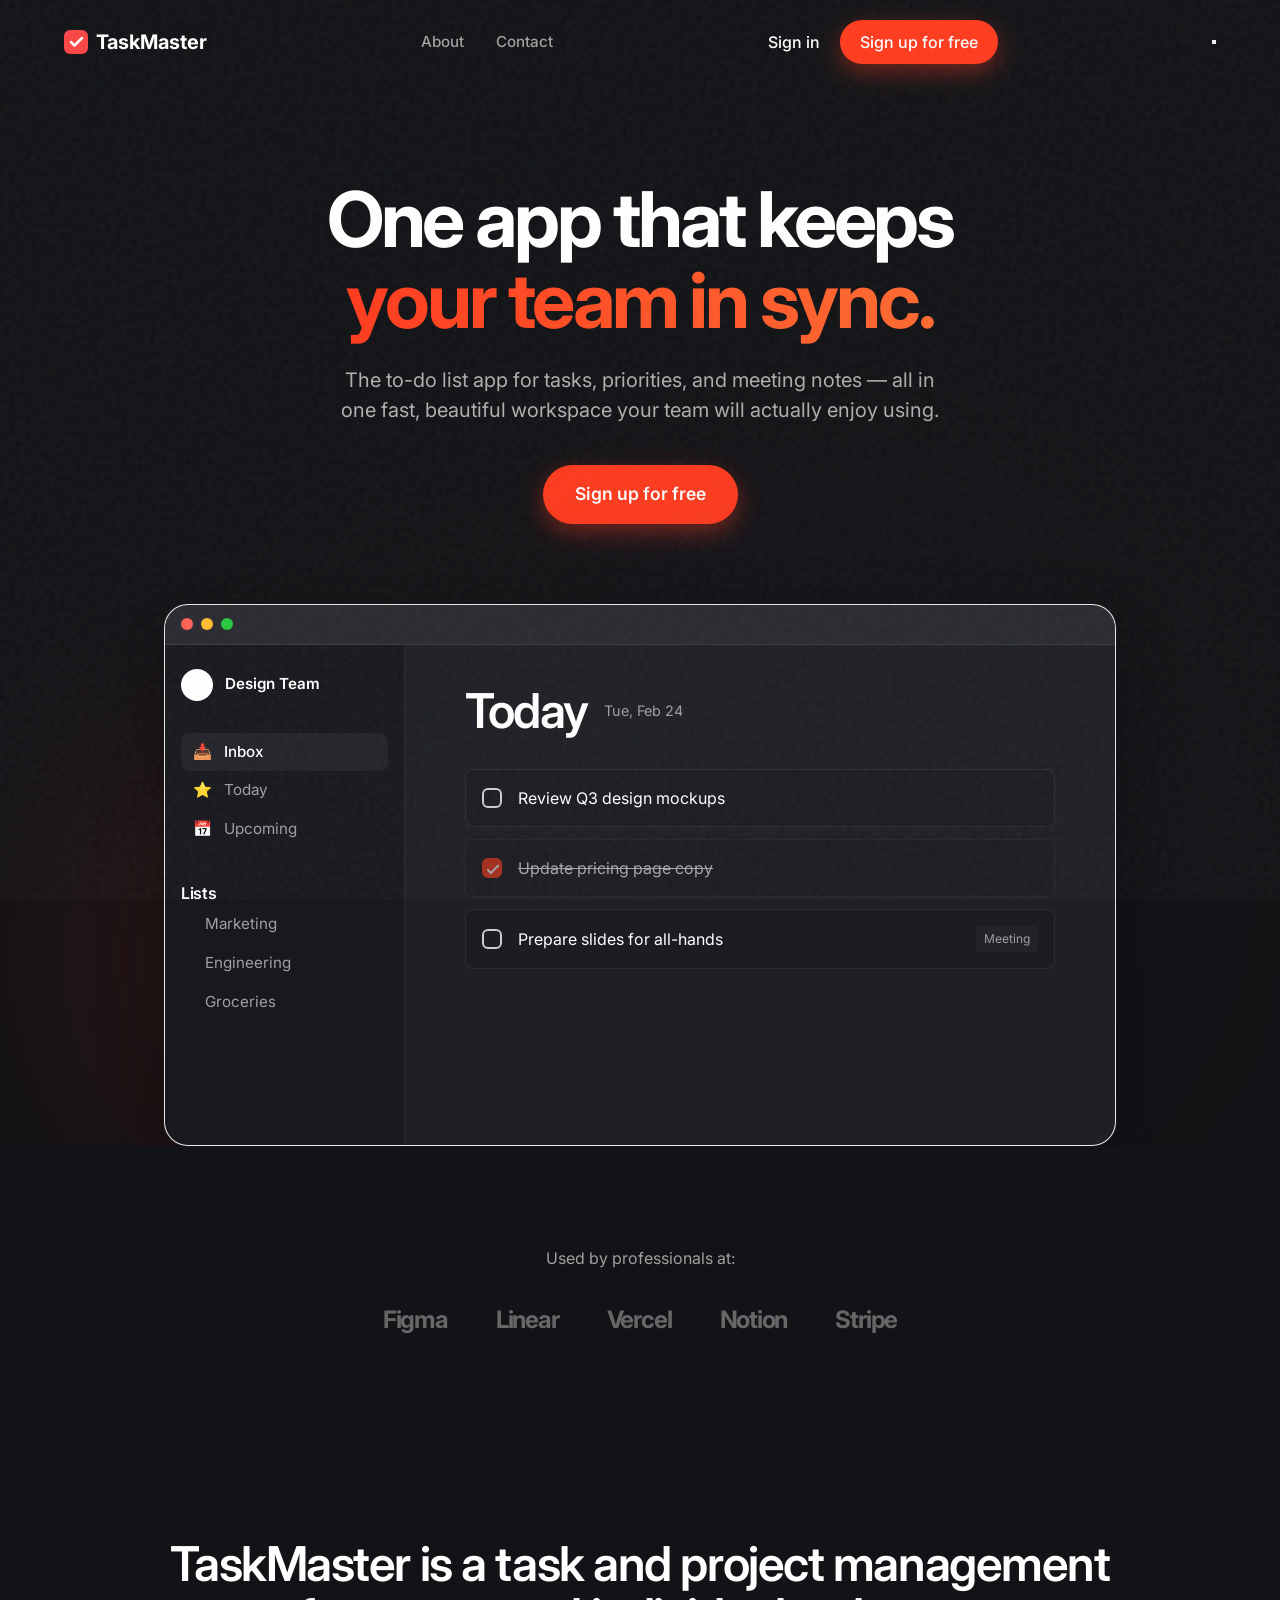
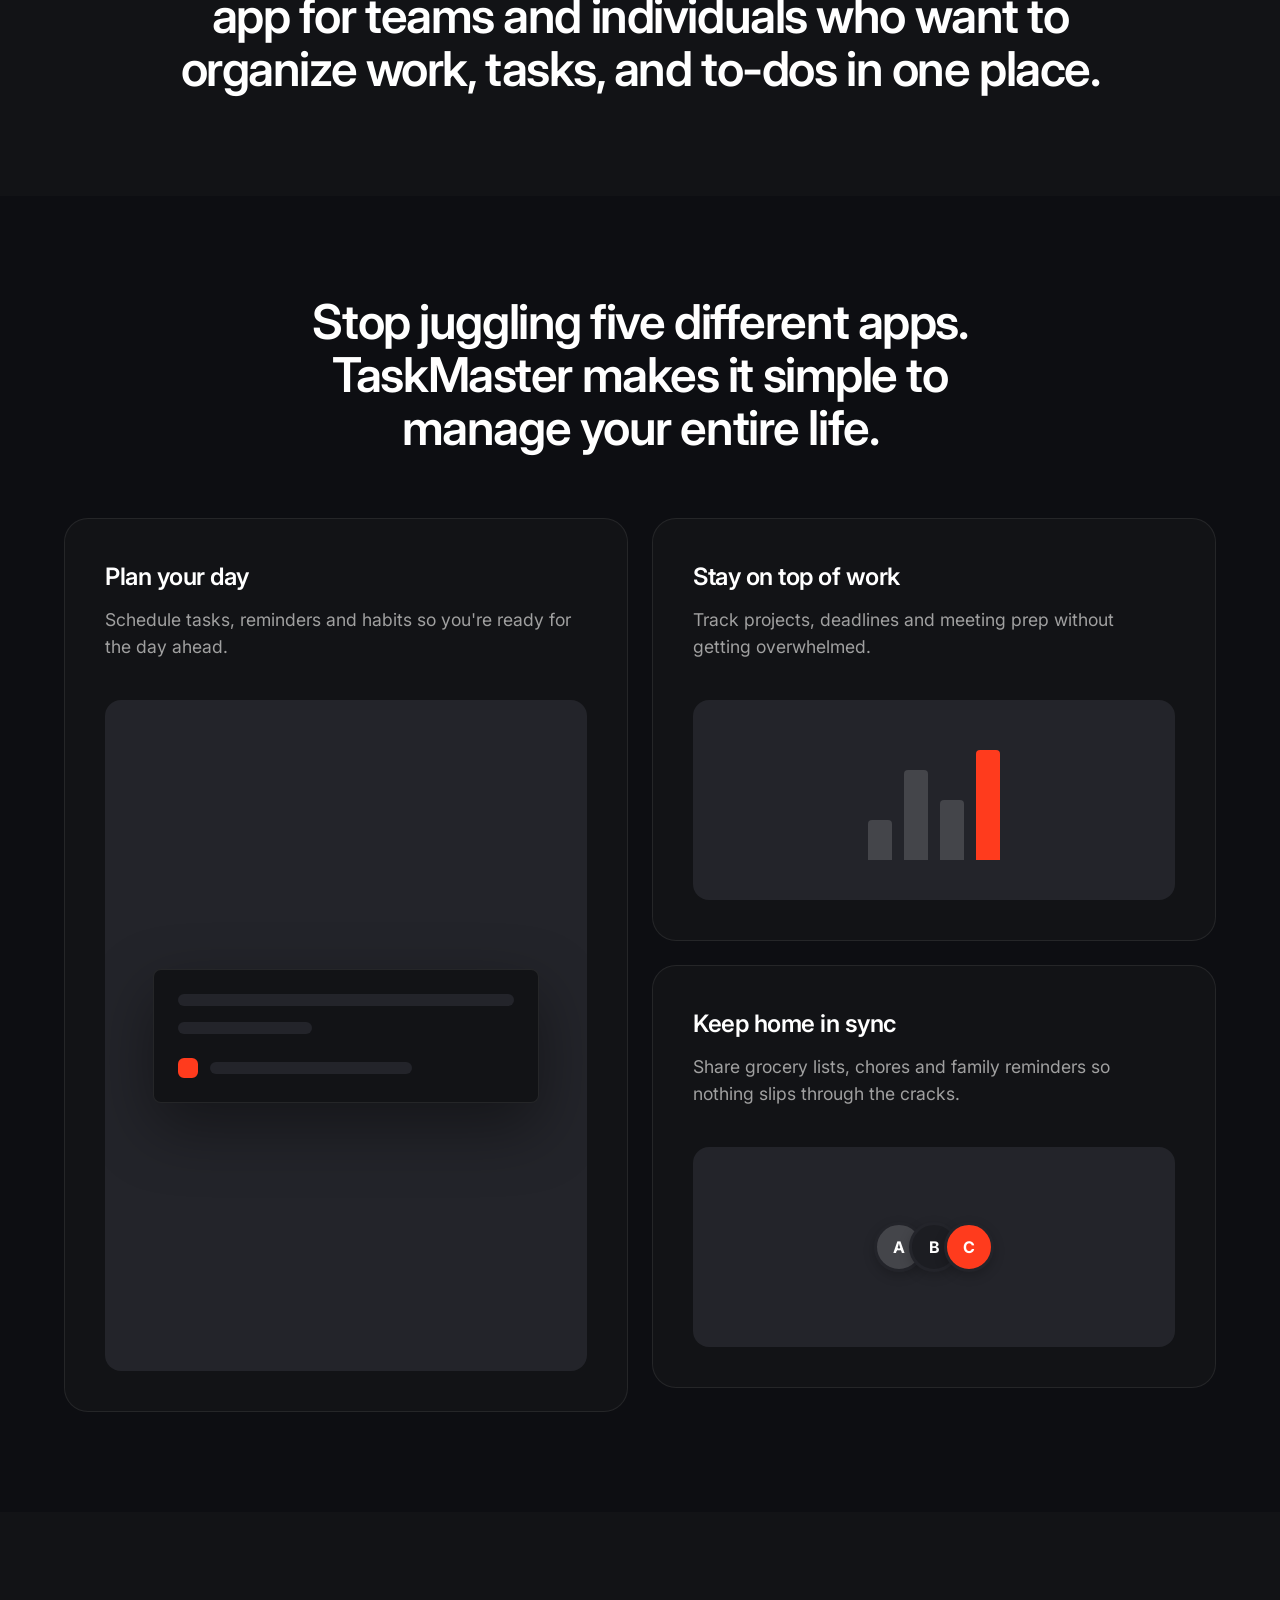
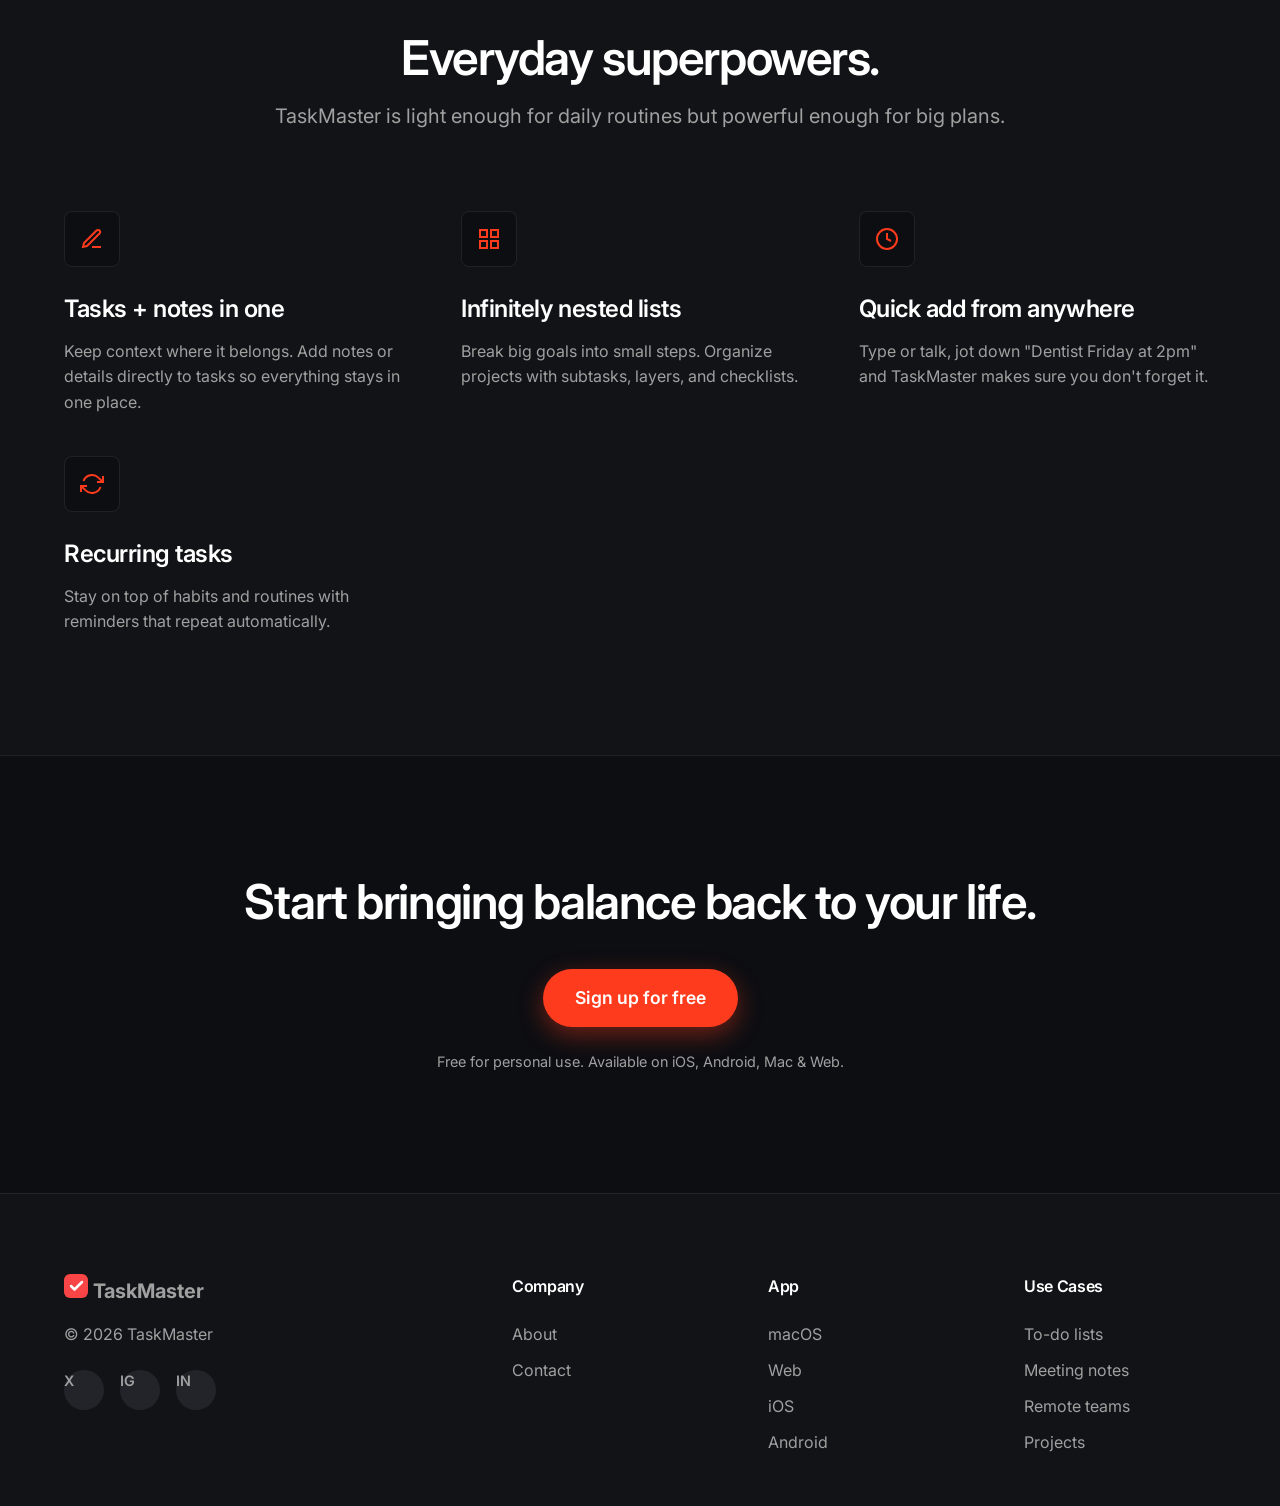
==== index.html @ 76391b21 "first" ====
<!DOCTYPE html>
<html lang="en">

<head>
    <meta charset="UTF-8">
    <meta name="viewport" content="width=device-width, initial-scale=1.0">
    <title>TaskMaster — To-Do List App for Tasks, Notes & Teams</title>
    <meta name="description"
        content="Organize your work and life in one app. Create to-do lists, manage tasks, take meeting notes, and collaborate with your team.">
    <link href="https://fonts.googleapis.com/css2?family=Inter:wght@400;500;600;700;800&display=swap" rel="stylesheet">
    <link rel="stylesheet" href="home-style.css">
</head>

<body>
    <div class="noise-overlay"></div>
    <nav class="navbar">
        <div class="nav-container">
            <a href="#" class="logo">
                <!-- SVG TaskMaster-like logo icon placeholder -->
                <svg width="24" height="24" viewBox="0 0 24 24" fill="none" xmlns="http://www.w3.org/2000/svg">
                    <rect width="24" height="24" rx="6" fill="#F94545" />
                    <path d="M7 12L10.5 15.5L18 8" stroke="white" stroke-width="2.5" stroke-linecap="round"
                        stroke-linejoin="round" />
                </svg>
                <span>TaskMaster</span>
            </a>
            <div class="nav-links">
                <a href="about.html">About</a>
                <a href="contact.html">Contact</a>
            </div>
            <div class="nav-auth">
                <a href="login.html" class="sign-in">Sign in</a>
                <a href="signup.html" class="btn-primary">Sign up for free</a>
            </div>
            <!-- Mobile Menu Toggle -->
            <button class="menu-toggle" aria-label="Toggle menu">
                <span></span>
                <span></span>
            </button>
        </div>
    </nav>

    <main>
        <section class="hero-section">
            <div class="hero-content reveal">
                <h1 class="hero-title">One app that keeps<br><span class="gradient-text">your team in sync.</span></h1>
                <p class="hero-subtitle">The to-do list app for tasks, priorities, and meeting notes — all in one fast,
                    beautiful workspace your team will actually enjoy using.</p>
                <div class="hero-cta">
                    <a href="signup.html" class="btn-primary btn-large">Sign up for free</a>
                </div>
            </div>

            <div class="hero-app-container reveal-delay">
                <div class="hero-app-mockup glass-panel slide-up">
                    <div class="window-header">
                        <span class="dot close"></span>
                        <span class="dot minimize"></span>
                        <span class="dot expand"></span>
                    </div>
                    <div class="app-ui">
                        <div class="sidebar">
                            <div class="sidebar-user">
                                <div class="avatar">Alex</div>
                                <span class="workspace-name">Design Team</span>
                            </div>
                            <div class="sidebar-nav">
                                <div class="sidebar-item active"><span class="icon">📥</span> Inbox</div>
                                <div class="sidebar-item"><span class="icon">⭐</span> Today</div>
                                <div class="sidebar-item"><span class="icon">📅</span> Upcoming</div>
                            </div>
                            <div class="sidebar-lists">
                                <h4>Lists</h4>
                                <div class="sidebar-item"><span class="icon list-icon"></span> Marketing</div>
                                <div class="sidebar-item"><span class="icon list-icon"></span> Engineering</div>
                                <div class="sidebar-item"><span class="icon list-icon"></span> Groceries</div>
                            </div>
                        </div>
                        <div class="app-main">
                            <div class="app-header">
                                <h2>Today</h2>
                                <span class="date-badge">Tue, Feb 24</span>
                            </div>
                            <ul class="task-list">
                                <li class="task-item">
                                    <label class="custom-checkbox">
                                        <input type="checkbox">
                                        <span class="checkmark"></span>
                                    </label>
                                    <span class="task-text">Review Q3 design mockups</span>
                                </li>
                                <li class="task-item done">
                                    <label class="custom-checkbox">
                                        <input type="checkbox" checked>
                                        <span class="checkmark"></span>
                                    </label>
                                    <span class="task-text">Update pricing page copy</span>
                                </li>
                                <li class="task-item">
                                    <label class="custom-checkbox">
                                        <input type="checkbox">
                                        <span class="checkmark"></span>
                                    </label>
                                    <span class="task-text">Prepare slides for all-hands</span>
                                    <span class="task-tag">Meeting</span>
                                </li>
                            </ul>
                        </div>
                    </div>
                </div>
                <!-- Decorative elements behind mockup -->
                <div class="glow-blob blob-1"></div>
                <div class="glow-blob blob-2"></div>
            </div>
        </section>

        <section class="logos-section scroll-reveal">
            <p>Used by professionals at:</p>
            <div class="logo-cloud">
                <span class="company-logo">Figma</span>
                <span class="company-logo">Linear</span>
                <span class="company-logo">Vercel</span>
                <span class="company-logo">Notion</span>
                <span class="company-logo">Stripe</span>
            </div>
        </section>

        <section class="large-typography-section scroll-reveal">
            <h2>TaskMaster is a task and project management app for teams and individuals who want to organize work,
                tasks, and to-dos in one place.</h2>
        </section>

        <section class="bento-section">
            <div class="bento-header scroll-reveal">
                <h2>Stop juggling five different apps.<br>TaskMaster makes it simple to manage your entire life.</h2>
            </div>
            <div class="bento-grid container">
                <div class="bento-card card-tall scroll-reveal" style="--delay: 0.1s">
                    <div class="bento-content">
                        <h3>Plan your day</h3>
                        <p>Schedule tasks, reminders and habits so you're ready for the day ahead.</p>
                    </div>
                    <div class="bento-graphic graphic-1">
                        <div class="mockup-mini">
                            <div class="mockup-line w-long"></div>
                            <div class="mockup-line w-short"></div>
                            <div class="mockup-checklist">
                                <div class="mockup-check selected"></div>
                                <div class="mockup-line w-mid"></div>
                            </div>
                        </div>
                    </div>
                </div>
                <!-- Right side column -->
                <div class="bento-col">
                    <div class="bento-card scroll-reveal" style="--delay: 0.2s">
                        <div class="bento-content">
                            <h3>Stay on top of work</h3>
                            <p>Track projects, deadlines and meeting prep without getting overwhelmed.</p>
                        </div>
                        <div class="bento-graphic graphic-2">
                            <div class="graph-bars">
                                <div class="bar h-1"></div>
                                <div class="bar h-3"></div>
                                <div class="bar h-2"></div>
                                <div class="bar h-4"></div>
                            </div>
                        </div>
                    </div>
                    <div class="bento-card scroll-reveal" style="--delay: 0.3s">
                        <div class="bento-content">
                            <h3>Keep home in sync</h3>
                            <p>Share grocery lists, chores and family reminders so nothing slips through the cracks.</p>
                        </div>
                        <div class="bento-graphic graphic-3">
                            <div class="avatar-group">
                                <div class="av">A</div>
                                <div class="av">B</div>
                                <div class="av">C</div>
                            </div>
                        </div>
                    </div>
                </div>
            </div>
        </section>

        <section class="superpowers-section container">
            <div class="superpowers-header scroll-reveal">
                <h2>Everyday superpowers.</h2>
                <p>TaskMaster is light enough for daily routines but powerful enough for big plans.</p>
            </div>

            <div class="superpowers-grid">
                <div class="power-card scroll-reveal" style="--delay: 0.1s">
                    <div class="icon-wrapper">
                        <svg width="24" height="24" viewBox="0 0 24 24" fill="none" stroke="currentColor"
                            stroke-width="2">
                            <path d="M12 20h9" />
                            <path d="M16.5 3.5a2.121 2.121 0 0 1 3 3L7 19l-4 1 1-4L16.5 3.5z" />
                        </svg>
                    </div>
                    <h3>Tasks + notes in one</h3>
                    <p>Keep context where it belongs. Add notes or details directly to tasks so everything stays in one
                        place.</p>
                </div>
                <div class="power-card scroll-reveal" style="--delay: 0.2s">
                    <div class="icon-wrapper">
                        <svg width="24" height="24" viewBox="0 0 24 24" fill="none" stroke="currentColor"
                            stroke-width="2">
                            <rect x="3" y="3" width="7" height="7"></rect>
                            <rect x="14" y="3" width="7" height="7"></rect>
                            <rect x="14" y="14" width="7" height="7"></rect>
                            <rect x="3" y="14" width="7" height="7"></rect>
                        </svg>
                    </div>
                    <h3>Infinitely nested lists</h3>
                    <p>Break big goals into small steps. Organize projects with subtasks, layers, and checklists.</p>
                </div>
                <div class="power-card scroll-reveal" style="--delay: 0.3s">
                    <div class="icon-wrapper">
                        <svg width="24" height="24" viewBox="0 0 24 24" fill="none" stroke="currentColor"
                            stroke-width="2">
                            <circle cx="12" cy="12" r="10"></circle>
                            <polyline points="12 6 12 12 16 14"></polyline>
                        </svg>
                    </div>
                    <h3>Quick add from anywhere</h3>
                    <p>Type or talk, jot down "Dentist Friday at 2pm" and TaskMaster makes sure you don't forget it.</p>
                </div>
                <div class="power-card scroll-reveal" style="--delay: 0.4s">
                    <div class="icon-wrapper">
                        <svg width="24" height="24" viewBox="0 0 24 24" fill="none" stroke="currentColor"
                            stroke-width="2">
                            <polyline points="23 4 23 10 17 10"></polyline>
                            <polyline points="1 20 1 14 7 14"></polyline>
                            <path d="M3.51 9a9 9 0 0 1 14.85-3.36L23 10M1 14l4.64 4.36A9 9 0 0 0 20.49 15"></path>
                        </svg>
                    </div>
                    <h3>Recurring tasks</h3>
                    <p>Stay on top of habits and routines with reminders that repeat automatically.</p>
                </div>
            </div>
        </section>

        <section class="cta-bottom scroll-reveal">
            <h2>Start bringing balance back to your life.</h2>
            <a href="signup.html" class="btn-primary btn-large cta-bounce">Sign up for free</a>
            <p class="cta-sub">Free for personal use. Available on iOS, Android, Mac & Web.</p>
        </section>
    </main>

    <footer class="footer">
        <div class="footer-grid container">
            <div class="footer-col brand-col">
                <a href="#" class="logo">
                    <svg width="24" height="24" viewBox="0 0 24 24" fill="none" xmlns="http://www.w3.org/2000/svg">
                        <rect width="24" height="24" rx="6" fill="#F94545" />
                        <path d="M7 12L10.5 15.5L18 8" stroke="white" stroke-width="2.5" stroke-linecap="round"
                            stroke-linejoin="round" />
                    </svg>
                    <span>TaskMaster</span>
                </a>
                <p>&copy; 2026 TaskMaster</p>
                <div class="social-links">
                    <a href="#">X</a>
                    <a href="#">IG</a>
                    <a href="#">IN</a>
                </div>
            </div>
            <div class="footer-col">
                <h4>Company</h4>
                <a href="about.html">About</a>
                <a href="contact.html">Contact</a>
            </div>
            <div class="footer-col">
                <h4>App</h4>
                <a href="#">macOS</a>
                <a href="#">Web</a>
                <a href="#">iOS</a>
                <a href="#">Android</a>
            </div>
            <div class="footer-col">
                <h4>Use Cases</h4>
                <a href="#">To-do lists</a>
                <a href="#">Meeting notes</a>
                <a href="#">Remote teams</a>
                <a href="#">Projects</a>
            </div>
        </div>
    </footer>

    <script src="script.js"></script>
</body>

</html>
---- home-style.css ----
:root {
    --bg-primary: #121316;
    /* Deep dark blue/grey from screenshot */
    --text-primary: #ffffff;
    --text-secondary: #a0a0a0;
    --accent: #FF3B1D;
    /* Stronger vibrant red/orange */
    --accent-hover: #ff5238;
    --bg-card: #1c1d22;
    --border-color: rgba(255, 255, 255, 0.1);

    --font-main: 'Inter', -apple-system, sans-serif;

    --shadow-sm: 0 4px 12px rgba(0, 0, 0, 0.2);
    --shadow-md: 0 12px 32px rgba(0, 0, 0, 0.3);
    --shadow-lg: 0 24px 64px rgba(0, 0, 0, 0.4);

    --radius-sm: 8px;
    --radius-md: 16px;
    --radius-lg: 24px;

    /* New variables from the second block */
    --bg-secondary: #0d0e12;
    --bg-tertiary: #23242a;
    --border-light: rgba(255, 255, 255, 0.08);
    --border-dark: rgba(255, 255, 255, 0.15);
    --radius-xl: 32px;
    --shadow-float: 0 16px 48px rgba(255, 59, 29, 0.3);
    /* Red glow for button */
}

.noise-overlay {
    position: fixed;
    top: 0;
    left: 0;
    width: 100vw;
    height: 100vh;
    pointer-events: none;
    z-index: 9999;
    opacity: 0.05;
    /* Soft noise on dark background */
    background-image: url("data:image/svg+xml,%3Csvg viewBox='0 0 200 200' xmlns='http://www.w3.org/2000/svg'%3E%3Cfilter id='noiseFilter'%3E%3CfeTurbulence type='fractalNoise' baseFrequency='0.8' numOctaves='3' stitchTiles='stitch'/%3E%3C/filter%3E%3Crect width='100%25' height='100%25' filter='url(%23noiseFilter)'/%3E%3C/svg%3E");
}

* {
    margin: 0;
    padding: 0;
    box-sizing: border-box;
    -webkit-font-smoothing: antialiased;
}

body {
    font-family: var(--font-main);
    background-color: var(--bg-primary);
    color: var(--text-primary);
    line-height: 1.5;
    overflow-x: hidden;
    /* Page Transition Base */
    opacity: 0;
    animation: pageFadeIn 0.8s ease forwards;
}

body.page-transitioning {
    opacity: 0;
    animation: pageFadeOut 0.4s ease forwards;
}

@keyframes pageFadeIn {
    from {
        opacity: 0;
        transform: translateY(10px);
    }

    to {
        opacity: 1;
        transform: translateY(0);
    }
}

@keyframes pageFadeOut {
    from {
        opacity: 1;
        transform: translateY(0);
    }

    to {
        opacity: 0;
        transform: translateY(-10px);
    }
}

a {
    text-decoration: none;
    color: inherit;
    transition: all 0.2s ease;
}

.container {
    max-width: 1200px;
    margin: 0 auto;
    padding: 0 24px;
}

/* Typography */
h1,
h2,
h3,
h4 {
    letter-spacing: -0.02em;
    font-weight: 600;
}

h1 {
    font-size: clamp(3rem, 6vw, 5.5rem);
    line-height: 1.05;
    letter-spacing: -0.04em;
    font-weight: 700;
}

h2 {
    font-size: clamp(2rem, 4vw, 3rem);
    line-height: 1.1;
    letter-spacing: -0.03em;
}

h3 {
    font-size: 1.5rem;
}

/* Buttons */
.btn-primary {
    background: var(--accent);
    color: white;
    padding: 10px 20px;
    border-radius: 999px;
    font-weight: 500;
    display: inline-flex;
    align-items: center;
    justify-content: center;
    transition: transform 0.2s, background 0.2s, box-shadow 0.2s;
}

.btn-primary:hover {
    background: var(--accent-hover);
    transform: translateY(-2px);
    box-shadow: var(--shadow-float);
}

/* Specific red glow for sign up button */
.nav-auth .btn-primary,
.hero-cta .btn-primary,
.cta-bottom .btn-primary {
    box-shadow: 0 8px 24px rgba(255, 59, 29, 0.4);
}

.nav-auth .btn-primary:hover,
.hero-cta .btn-primary:hover,
.cta-bottom .btn-primary:hover {
    box-shadow: 0 12px 32px rgba(255, 59, 29, 0.6);
}

.btn-large {
    padding: 16px 32px;
    font-size: 1.1rem;
    font-weight: 600;
}

/* Nav */
.navbar {
    position: fixed;
    top: 0;
    width: 100%;
    z-index: 100;
    padding: 20px 0;
    transition: all 0.3s ease;
}

.navbar.scrolled {
    background: rgba(18, 19, 22, 0.85);
    /* Dark background */
    backdrop-filter: blur(12px);
    border-bottom: 1px solid var(--border-light);
    padding: 16px 0;
}

.nav-container {
    max-width: 1200px;
    margin: 0 auto;
    padding: 0 24px;
    display: flex;
    justify-content: space-between;
    align-items: center;
}

.logo {
    display: flex;
    align-items: center;
    gap: 8px;
    font-weight: 700;
    font-size: 1.25rem;
}

.nav-links {
    display: flex;
    gap: 32px;
}

.nav-links a {
    color: var(--text-secondary);
    font-weight: 500;
    font-size: 0.95rem;
}

.nav-links a:hover {
    color: var(--text-primary);
}

.nav-auth {
    display: flex;
    align-items: center;
    gap: 20px;
}

.sign-in {
    font-weight: 500;
    color: var(--text-primary);
}

.sign-in:hover {
    color: var(--accent);
}

/* Hero Section */
.hero-section {
    padding-top: 180px;
    text-align: center;
    position: relative;
    overflow: hidden;
}

.hero-title {
    color: var(--text-primary);
}

/* The specific gradient typography from the screenshot */
.hero-title .gradient-text {
    background: linear-gradient(90deg, #FF3B1D, #FF6B30);
    -webkit-background-clip: text;
    -webkit-text-fill-color: transparent;
    background-clip: text;
    color: transparent;
    display: inline;
    /* Keep inline for natural sentence flow */
}

.hero-subtitle {
    font-size: 1.25rem;
    color: #b0b0b0;
    /* Slightly brighter subtitle to stand out against dark bg */
    max-width: 600px;
    margin: 24px auto 40px;
}

/* App Mockup with Float */
.hero-app-container {
    margin-top: 80px;
    position: relative;
    max-width: 1000px;
    margin-inline: auto;
    padding: 0 24px;
}

.hero-app-mockup {
    background: rgba(255, 255, 255, 0.9);
    border: 1px solid var(--border-light);
    border-radius: var(--radius-lg);
    box-shadow: var(--shadow-lg);
    backdrop-filter: blur(20px);
    overflow: hidden;
    position: relative;
    z-index: 2;
    text-align: left;
    animation: gentleFloat 6s ease-in-out infinite;
}

@keyframes gentleFloat {
    0% {
        transform: translateY(0);
    }

    50% {
        transform: translateY(-8px);
    }

    100% {
        transform: translateY(0);
    }
}

.window-header {
    height: 40px;
    background: #2a2b30;
    /* Dark mode mockup header */
    border-bottom: 1px solid var(--border-light);
    display: flex;
    align-items: center;
    padding: 0 16px;
    gap: 8px;
}

.dot {
    width: 12px;
    height: 12px;
    border-radius: 50%;
}

.dot.close {
    background: #ff5f56;
}

.dot.minimize {
    background: #ffbd2e;
}

.dot.expand {
    background: #27c93f;
}

.app-ui {
    display: flex;
    min-height: 500px;
}

.sidebar {
    width: 240px;
    background: #18191e;
    /* Dark sidebar */
    border-right: 1px solid var(--border-light);
    padding: 24px 16px;
    display: flex;
    flex-direction: column;
    gap: 32px;
}

.sidebar-user {
    display: flex;
    align-items: center;
    gap: 12px;
}

.avatar {
    width: 32px;
    height: 32px;
    background: var(--text-primary);
    color: white;
    border-radius: 50%;
    display: flex;
    align-items: center;
    justify-content: center;
    font-size: 0.8rem;
    font-weight: 600;
}

.workspace-name {
    font-weight: 600;
    font-size: 0.95rem;
}

.sidebar-item {
    padding: 8px 12px;
    border-radius: var(--radius-sm);
    color: var(--text-secondary);
    cursor: pointer;
    font-size: 0.95rem;
    display: flex;
    align-items: center;
    gap: 12px;
    transition: background 0.2s;
}

.sidebar-item:hover {
    background: var(--border-light);
}

.sidebar-item.active {
    background: var(--bg-tertiary);
    color: var(--text-primary);
    box-shadow: none;
    font-weight: 500;
}

.app-main {
    flex: 1;
    padding: 40px 60px;
    background: #1f2025;
    /* Dark main area */
}

.app-header {
    display: flex;
    align-items: center;
    gap: 16px;
    margin-bottom: 32px;
}

.date-badge {
    color: var(--text-secondary);
    font-size: 0.9rem;
}

.task-list {
    list-style: none;
    display: flex;
    flex-direction: column;
    gap: 12px;
}

.task-item {
    display: flex;
    align-items: center;
    gap: 16px;
    padding: 16px;
    border: 1px solid var(--border-light);
    border-radius: var(--radius-sm);
    transition: all 0.2s;
    background: var(--bg-card);
    /* Dark task item */
}

.task-item:hover {
    box-shadow: var(--shadow-sm);
    transform: translateX(4px);
}

.task-tag {
    margin-left: auto;
    font-size: 0.75rem;
    background: var(--bg-tertiary);
    padding: 4px 8px;
    border-radius: 4px;
    color: var(--text-secondary);
}

.task-item.done {
    opacity: 0.6;
}

.task-item.done .task-text {
    text-decoration: line-through;
}

/* Custom Checkbox */
.custom-checkbox {
    position: relative;
    width: 20px;
    height: 20px;
    cursor: pointer;
}

.custom-checkbox input {
    opacity: 0;
    position: absolute;
}

.checkmark {
    position: absolute;
    top: 0;
    left: 0;
    height: 20px;
    width: 20px;
    border: 2px solid #ccc;
    border-radius: 6px;
    transition: all 0.2s;
}

.custom-checkbox:hover input~.checkmark {
    border-color: var(--accent);
}

.custom-checkbox input:checked~.checkmark {
    background-color: var(--accent);
    border-color: var(--accent);
}

.checkmark:after {
    content: "";
    position: absolute;
    display: none;
    left: 6px;
    top: 2px;
    width: 4px;
    height: 10px;
    border: solid white;
    border-width: 0 2px 2px 0;
    transform: rotate(45deg);
}

.custom-checkbox input:checked~.checkmark:after {
    display: block;
}

/* Effects */
.glow-blob {
    position: absolute;
    border-radius: 50%;
    filter: blur(80px);
    z-index: 1;
    opacity: 0.5;
    animation: blobPulse 8s ease-in-out infinite alternate;
}

@keyframes blobPulse {
    0% {
        transform: scale(1) translate(0, 0);
        opacity: 0.4;
    }

    100% {
        transform: scale(1.1) translate(20px, -20px);
        opacity: 0.6;
    }
}

.blob-1 {
    width: 600px;
    height: 600px;
    background: radial-gradient(circle, rgba(255, 59, 29, 0.4) 0%, rgba(200, 30, 20, 0.1) 70%);
    /* Strong red/orange glow */
    top: 10%;
    left: -10%;
    filter: blur(120px);
}

.blob-2 {
    width: 800px;
    height: 800px;
    background: radial-gradient(circle, rgba(60, 40, 100, 0.3) 0%, rgba(255, 59, 29, 0.05) 70%);
    /* Subtle purple mixed with red */
    bottom: -20%;
    right: -10%;
    filter: blur(150px);
}


/* Logos */
.logos-section {
    padding: 100px 24px;
    text-align: center;
    color: var(--text-secondary);
}

.logo-cloud {
    display: flex;
    justify-content: center;
    gap: 48px;
    margin-top: 32px;
    flex-wrap: wrap;
    opacity: 0.6;
}

.company-logo {
    font-size: 1.5rem;
    font-weight: 700;
    letter-spacing: -0.05em;
    filter: grayscale(100%);
    transition: all 0.3s;
}

.company-logo:hover {
    filter: grayscale(0%);
    color: var(--text-primary);
}


/* Statements */
.large-typography-section {
    max-width: 1000px;
    margin: 0 auto;
    padding: 100px 24px;
    text-align: center;
}


/* Bento Grid */
.bento-section {
    padding: 100px 0;
    background: var(--bg-secondary);
}

.bento-header {
    text-align: center;
    max-width: 800px;
    margin: 0 auto 64px;
    padding: 0 24px;
}

.bento-grid {
    display: grid;
    grid-template-columns: 1fr 1fr;
    gap: 24px;
}

.bento-card {
    background: var(--bg-primary);
    border: 1px solid var(--border-light);
    border-radius: var(--radius-lg);
    overflow: hidden;
    position: relative;
    display: flex;
    flex-direction: column;
    padding: 40px;
    transition: transform 0.4s cubic-bezier(0.16, 1, 0.3, 1), box-shadow 0.4s cubic-bezier(0.16, 1, 0.3, 1);
}

.bento-card:hover {
    transform: translateY(-8px) scale(1.02);
    box-shadow: var(--shadow-lg);
    z-index: 10;
}

.card-tall {
    grid-row: span 2;
}

.bento-col {
    display: flex;
    flex-direction: column;
    gap: 24px;
}

.bento-content {
    margin-bottom: 40px;
    z-index: 2;
}

.bento-content h3 {
    margin-bottom: 12px;
}

.bento-content p {
    color: var(--text-secondary);
    font-size: 1.1rem;
}

/* Bento Graphics Placeholders */
.bento-graphic {
    flex: 1;
    min-height: 200px;
    background: var(--bg-tertiary);
    border-radius: var(--radius-md);
    position: relative;
    overflow: hidden;
    display: flex;
    align-items: center;
    justify-content: center;
}

/* Graphic styles to look premium */
.mockup-mini {
    background: var(--bg-primary);
    /* Dark mode mini mockup */
    padding: 24px;
    border-radius: var(--radius-sm);
    box-shadow: var(--shadow-lg);
    width: 80%;
    border: 1px solid var(--border-light);
}

.mockup-line {
    height: 12px;
    background: var(--bg-tertiary);
    border-radius: 6px;
    margin-bottom: 16px;
}

.w-long {
    width: 100%;
}

.w-mid {
    width: 60%;
    margin-bottom: 0;
}

.w-short {
    width: 40%;
}

.mockup-checklist {
    display: flex;
    align-items: center;
    gap: 12px;
    margin-top: 24px;
}

.mockup-check {
    width: 20px;
    height: 20px;
    border-radius: 6px;
    border: 2px solid var(--border-dark);
}

.mockup-check.selected {
    background: var(--accent);
    border-color: var(--accent);
}

.graph-bars {
    display: flex;
    gap: 12px;
    align-items: flex-end;
    height: 120px;
}

.bar {
    width: 24px;
    background: var(--border-dark);
    border-radius: 4px 4px 0 0;
    transition: 0.3s;
}

.bar.h-1 {
    height: 40px;
}

.bar.h-2 {
    height: 60px;
}

.bar.h-3 {
    height: 90px;
}

.bar.h-4 {
    height: 110px;
    background: var(--accent);
}

.avatar-group {
    display: flex;
}

.av {
    width: 50px;
    height: 50px;
    border-radius: 50%;
    background: var(--bg-card);
    /* Dark avatar */
    border: 3px solid var(--bg-tertiary);
    display: flex;
    align-items: center;
    justify-content: center;
    font-weight: bold;
    margin-left: -15px;
    box-shadow: var(--shadow-sm);
    color: var(--text-primary);
}

.av:first-child {
    margin-left: 0;
    background: var(--border-dark);
    color: white;
}

.av:last-child {
    background: var(--accent);
    color: white;
}



/* Superpowers Grid */
.superpowers-section {
    padding: 120px 24px;
}

.superpowers-header {
    text-align: center;
    margin-bottom: 80px;
}

.superpowers-header p {
    color: var(--text-secondary);
    font-size: 1.25rem;
    margin-top: 16px;
}

.superpowers-grid {
    display: grid;
    grid-template-columns: repeat(auto-fit, minmax(280px, 1fr));
    gap: 40px;
}

.power-card .icon-wrapper {
    width: 56px;
    height: 56px;
    background: var(--bg-secondary);
    border: 1px solid var(--border-light);
    border-radius: var(--radius-sm);
    display: flex;
    align-items: center;
    justify-content: center;
    margin-bottom: 24px;
    color: var(--accent);
    transition: transform 0.3s, background 0.3s;
}

.power-card:hover .icon-wrapper {
    transform: scale(1.1) rotate(5deg);
    background: var(--bg-tertiary);
    /* Dark mode icon hover */
    box-shadow: var(--shadow-sm);
}

.power-card h3 {
    margin-bottom: 12px;
}

.power-card p {
    color: var(--text-secondary);
    line-height: 1.6;
}

/* CTA Bottom */
.cta-bottom {
    text-align: center;
    padding: 120px 24px;
    background: var(--bg-secondary);
    border-top: 1px solid var(--border-light);
}

.cta-bottom h2 {
    margin-bottom: 40px;
}

.cta-sub {
    margin-top: 24px;
    color: var(--text-secondary);
    font-size: 0.9rem;
}

/* Footer */
.footer {
    background: var(--bg-primary);
    /* Dark mode footer */
    padding: 80px 0 40px;
    border-top: 1px solid var(--border-light);
}

.footer-grid {
    display: grid;
    grid-template-columns: 2fr 1fr 1fr 1fr;
    gap: 64px;
}

.brand-col p {
    color: var(--text-secondary);
    margin-top: 16px;
}

.social-links {
    margin-top: 24px;
    display: flex;
    gap: 16px;
}

.social-links a {
    width: 40px;
    height: 40px;
    border-radius: 50%;
    background: var(--bg-tertiary);
    display: flex;
    align-items: center;
    justify-content: center;
    font-size: 0.9rem;
    font-weight: 600;
}

.social-links a:hover {
    background: var(--accent);
    color: white;
}

.footer-col h4 {
    margin-bottom: 24px;
    font-size: 1rem;
}

.footer-col a {
    display: block;
    color: var(--text-secondary);
    margin-bottom: 12px;
}

.footer-col a:hover {
    color: var(--accent);
}

/* Animations & Utilities */
.reveal,
.scroll-reveal {
    opacity: 0;
    transform: translateY(30px);
    transition: all 0.8s cubic-bezier(0.16, 1, 0.3, 1);
}

.reveal.active,
.scroll-reveal.active {
    opacity: 1;
    transform: translateY(0);
}

.slide-up {
    opacity: 0;
    transform: translateY(50px);
    animation: slideUpFade 1s cubic-bezier(0.16, 1, 0.3, 1) forwards;
    animation-delay: 0.2s;
}

@keyframes slideUpFade {
    to {
        opacity: 1;
        transform: translateY(0);
    }
}

.cta-bounce {
    animation: float 4s ease-in-out infinite;
}

@keyframes float {
    0% {
        transform: translateY(0px);
    }

    50% {
        transform: translateY(-6px);
    }

    100% {
        transform: translateY(0px);
    }
}

/* Responsive */
@media (max-width: 900px) {
    .bento-grid {
        grid-template-columns: 1fr;
    }

    .card-tall {
        grid-row: auto;
    }

    h1 {
        font-size: 3rem;
    }

    .hero-section {
        padding-top: 140px;
    }

    .footer-grid {
        grid-template-columns: 1fr 1fr;
    }
}

@media (max-width: 768px) {

    .nav-links,
    .nav-auth {
        display: none;
    }

    .footer-grid {
        grid-template-columns: 1fr;
        gap: 40px;
    }

    .app-ui {
        flex-direction: column;
    }

    .sidebar {
        width: 100%;
        border-right: none;
        border-bottom: 1px solid var(--border-light);
    }
}
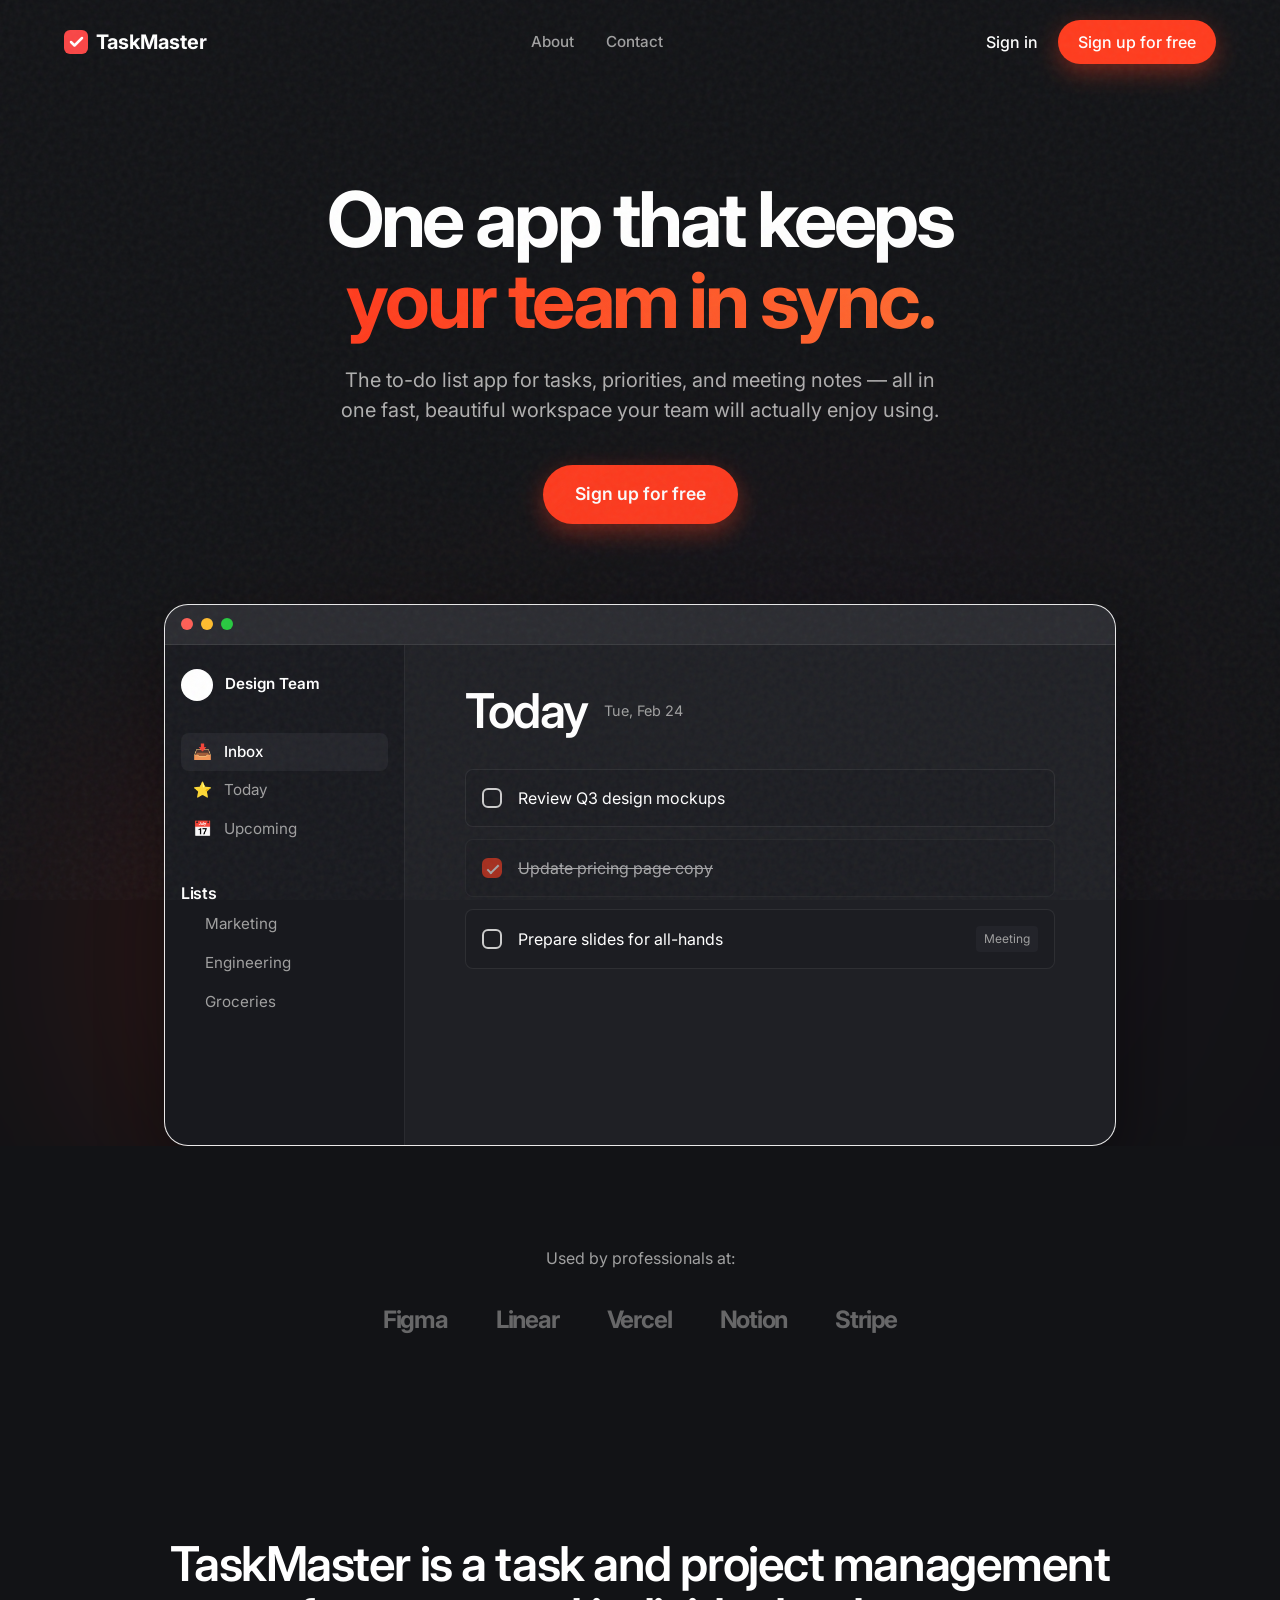
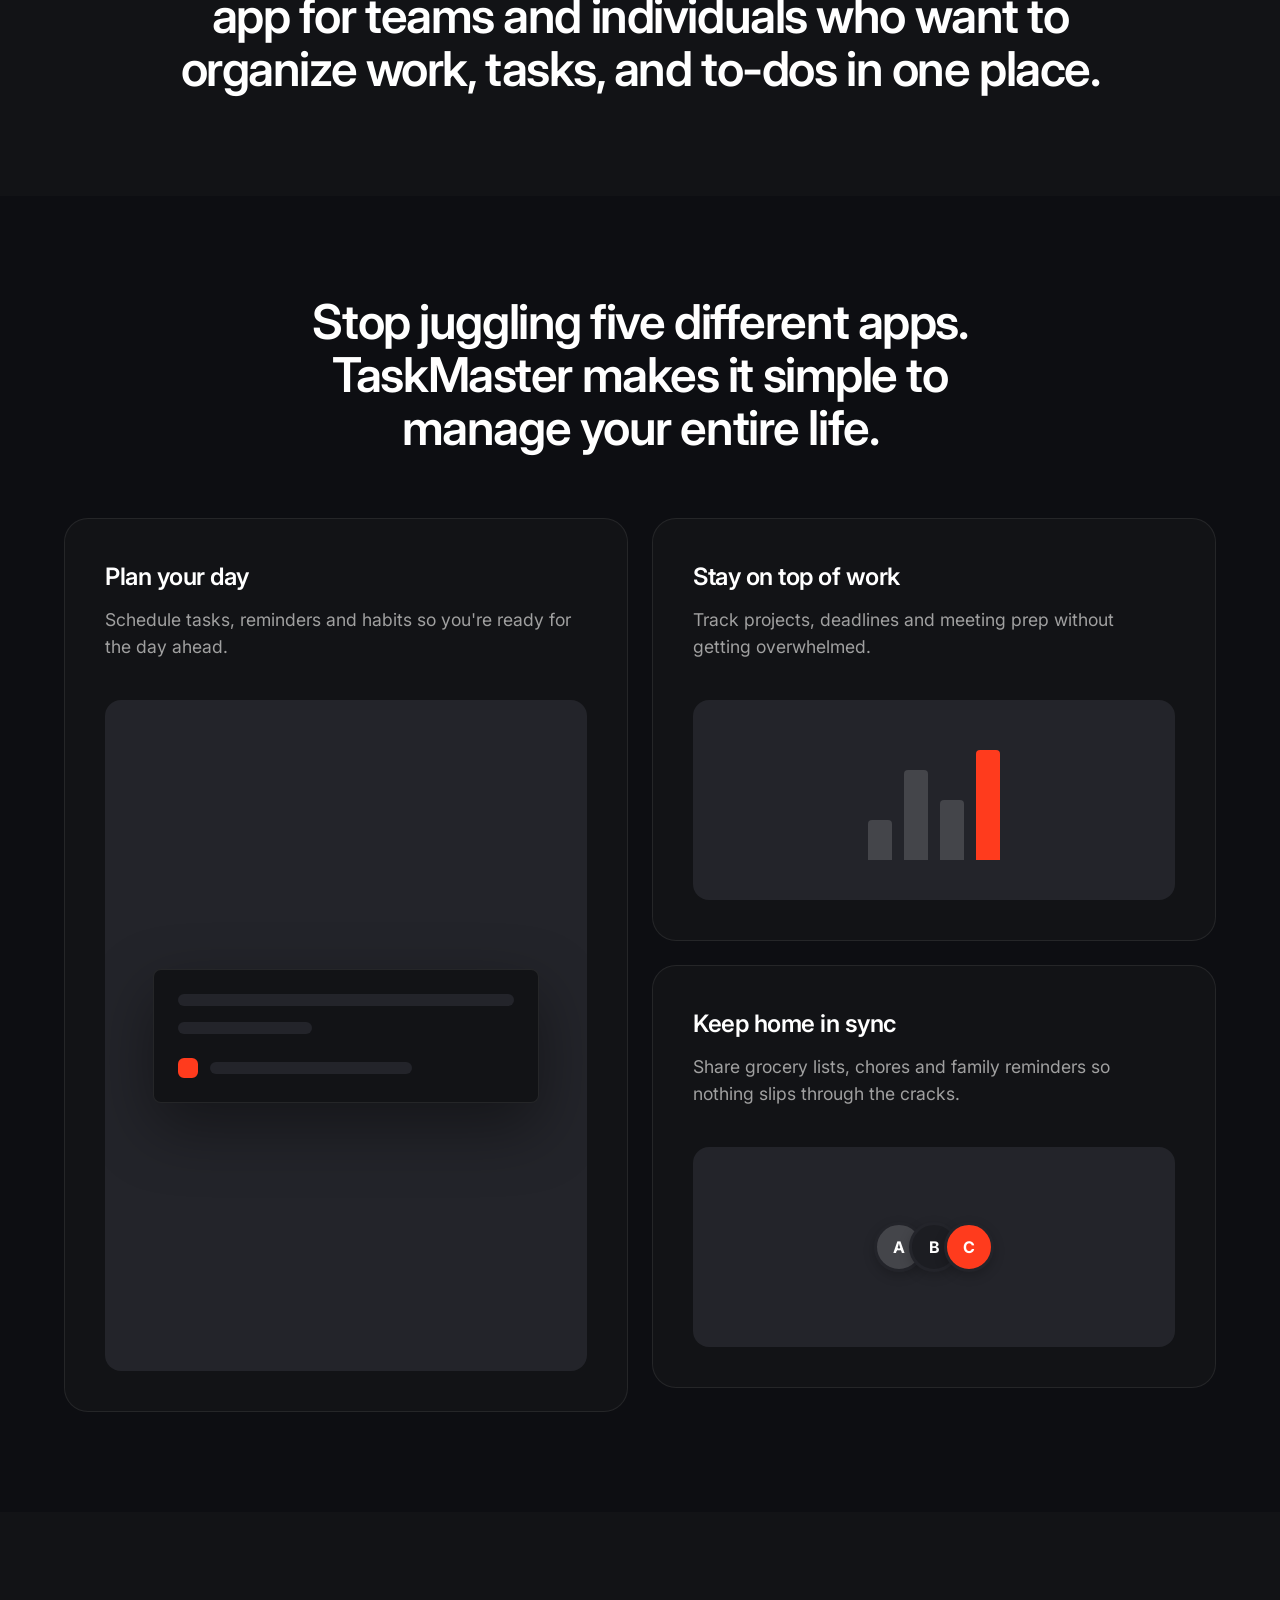
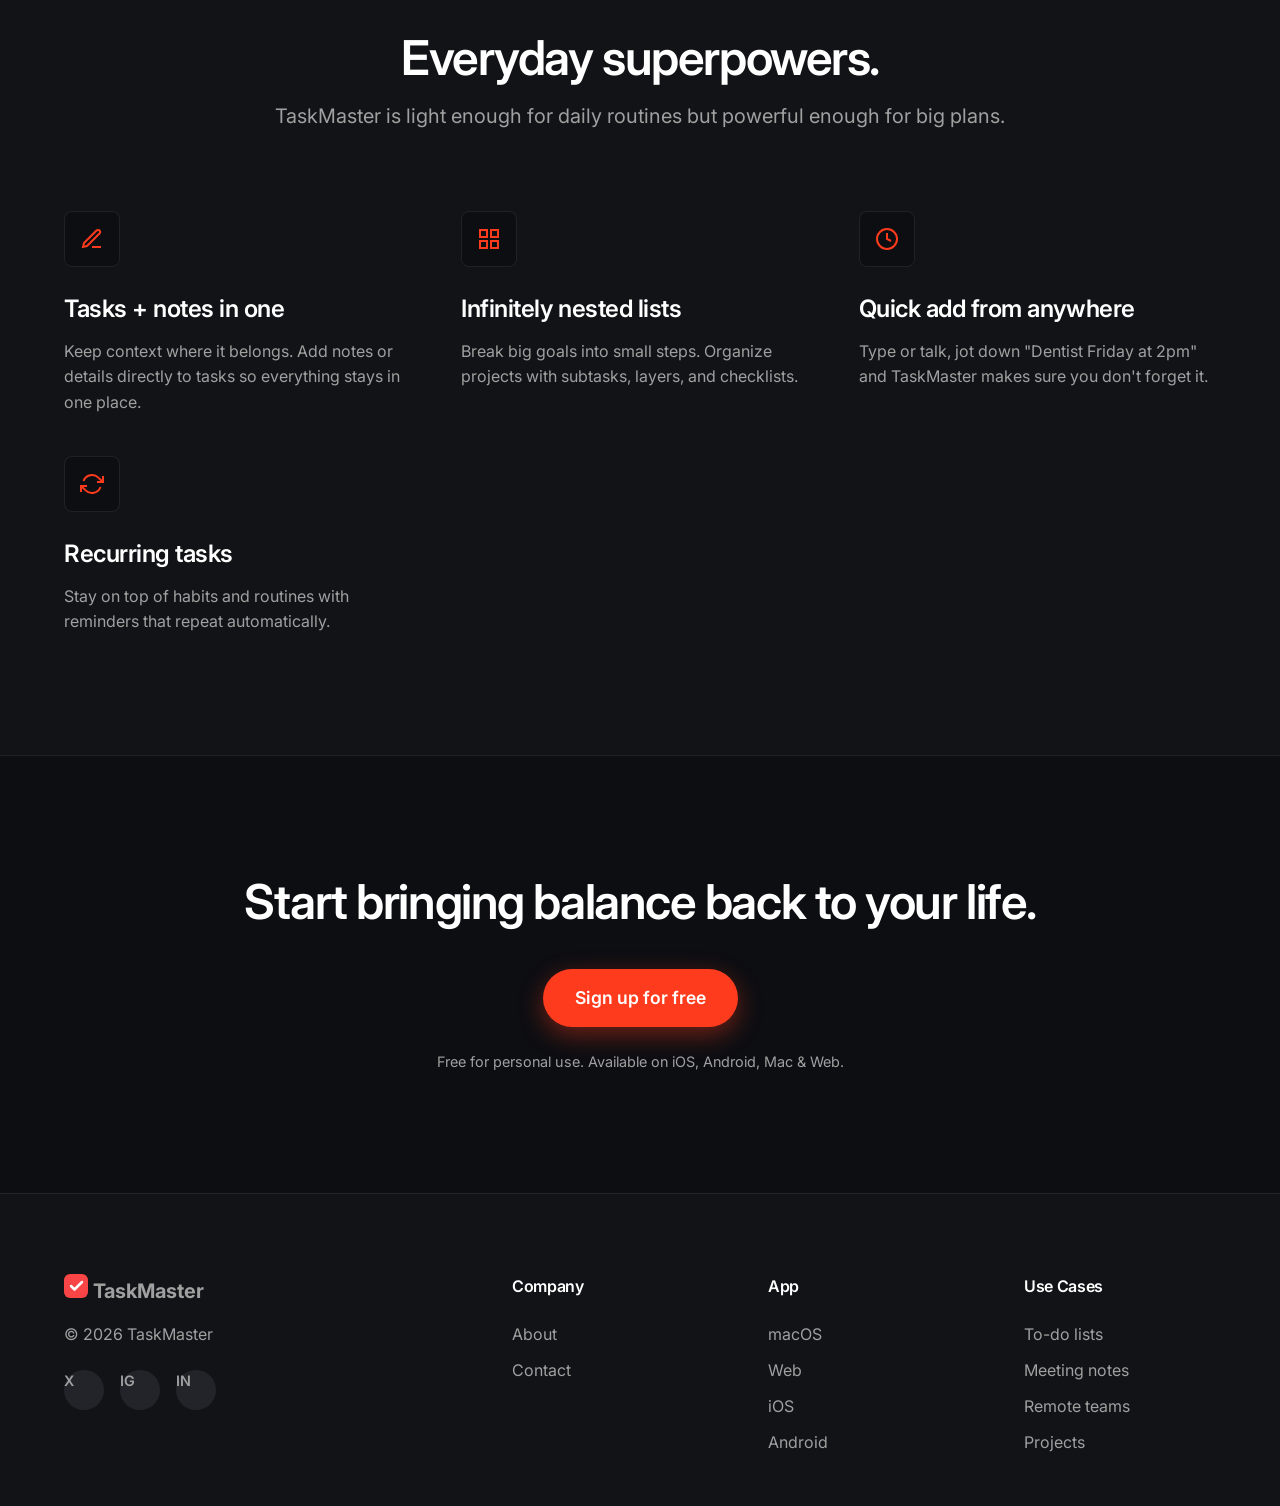
==== commit b1ceb419: "changed" ====
--- a/index.html
+++ b/index.html
@@ -34,6 +34,7 @@
             </div>
             <!-- Mobile Menu Toggle -->
             <button class="menu-toggle" aria-label="Toggle menu">
+                <span></span>
                 <span></span>
                 <span></span>
             </button>
--- a/home-style.css
+++ b/home-style.css
@@ -942,6 +942,28 @@
     }
 }
 
+/* Mobile Menu Toggle */
+.menu-toggle {
+    display: none;
+    flex-direction: column;
+    justify-content: space-between;
+    width: 28px;
+    height: 20px;
+    background: transparent;
+    border: none;
+    cursor: pointer;
+    z-index: 1000;
+}
+
+.menu-toggle span {
+    display: block;
+    width: 100%;
+    height: 2px;
+    background-color: var(--text-primary);
+    border-radius: 2px;
+    transition: all 0.3s ease;
+}
+
 /* Responsive */
 @media (max-width: 900px) {
     .bento-grid {
@@ -967,9 +989,55 @@
 
 @media (max-width: 768px) {
 
+    .menu-toggle {
+        display: flex;
+    }
+
+    .menu-toggle.active span:nth-child(1) {
+        transform: translateY(9px) rotate(45deg);
+    }
+
+    .menu-toggle.active span:nth-child(2) {
+        opacity: 0;
+    }
+
+    .menu-toggle.active span:nth-child(3) {
+        transform: translateY(-9px) rotate(-45deg);
+    }
+
     .nav-links,
     .nav-auth {
         display: none;
+        width: 100%;
+        flex-direction: column;
+        text-align: center;
+    }
+
+    .navbar.menu-open {
+        background: rgba(18, 19, 22, 0.98);
+        height: 100vh;
+        overflow-y: auto;
+    }
+
+    .navbar.menu-open .nav-container {
+        flex-wrap: wrap;
+        width: 100%;
+        align-content: flex-start;
+    }
+
+    .navbar.menu-open .nav-links {
+        display: flex;
+        order: 3;
+        margin-top: 40px;
+        gap: 32px;
+        font-size: 1.25rem;
+    }
+
+    .navbar.menu-open .nav-auth {
+        display: flex;
+        order: 4;
+        margin-top: 40px;
+        gap: 20px;
     }
 
     .footer-grid {
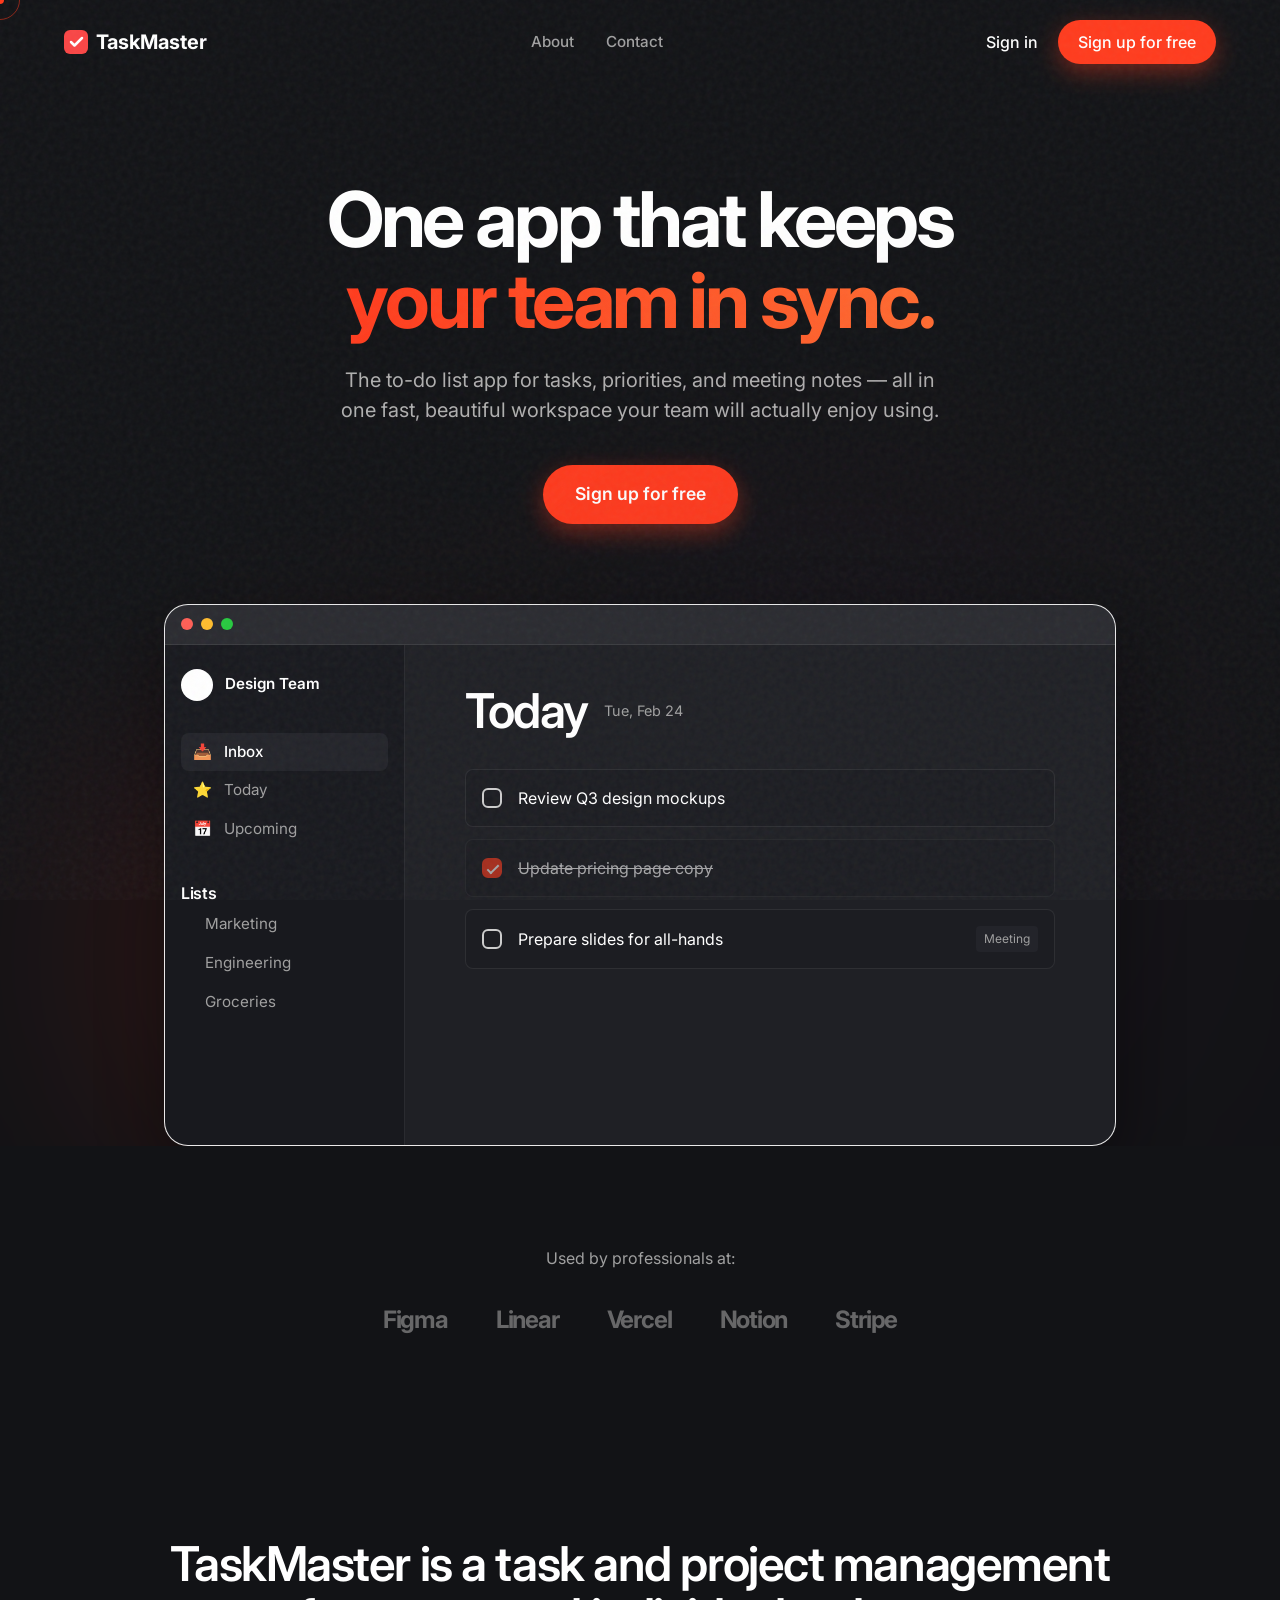
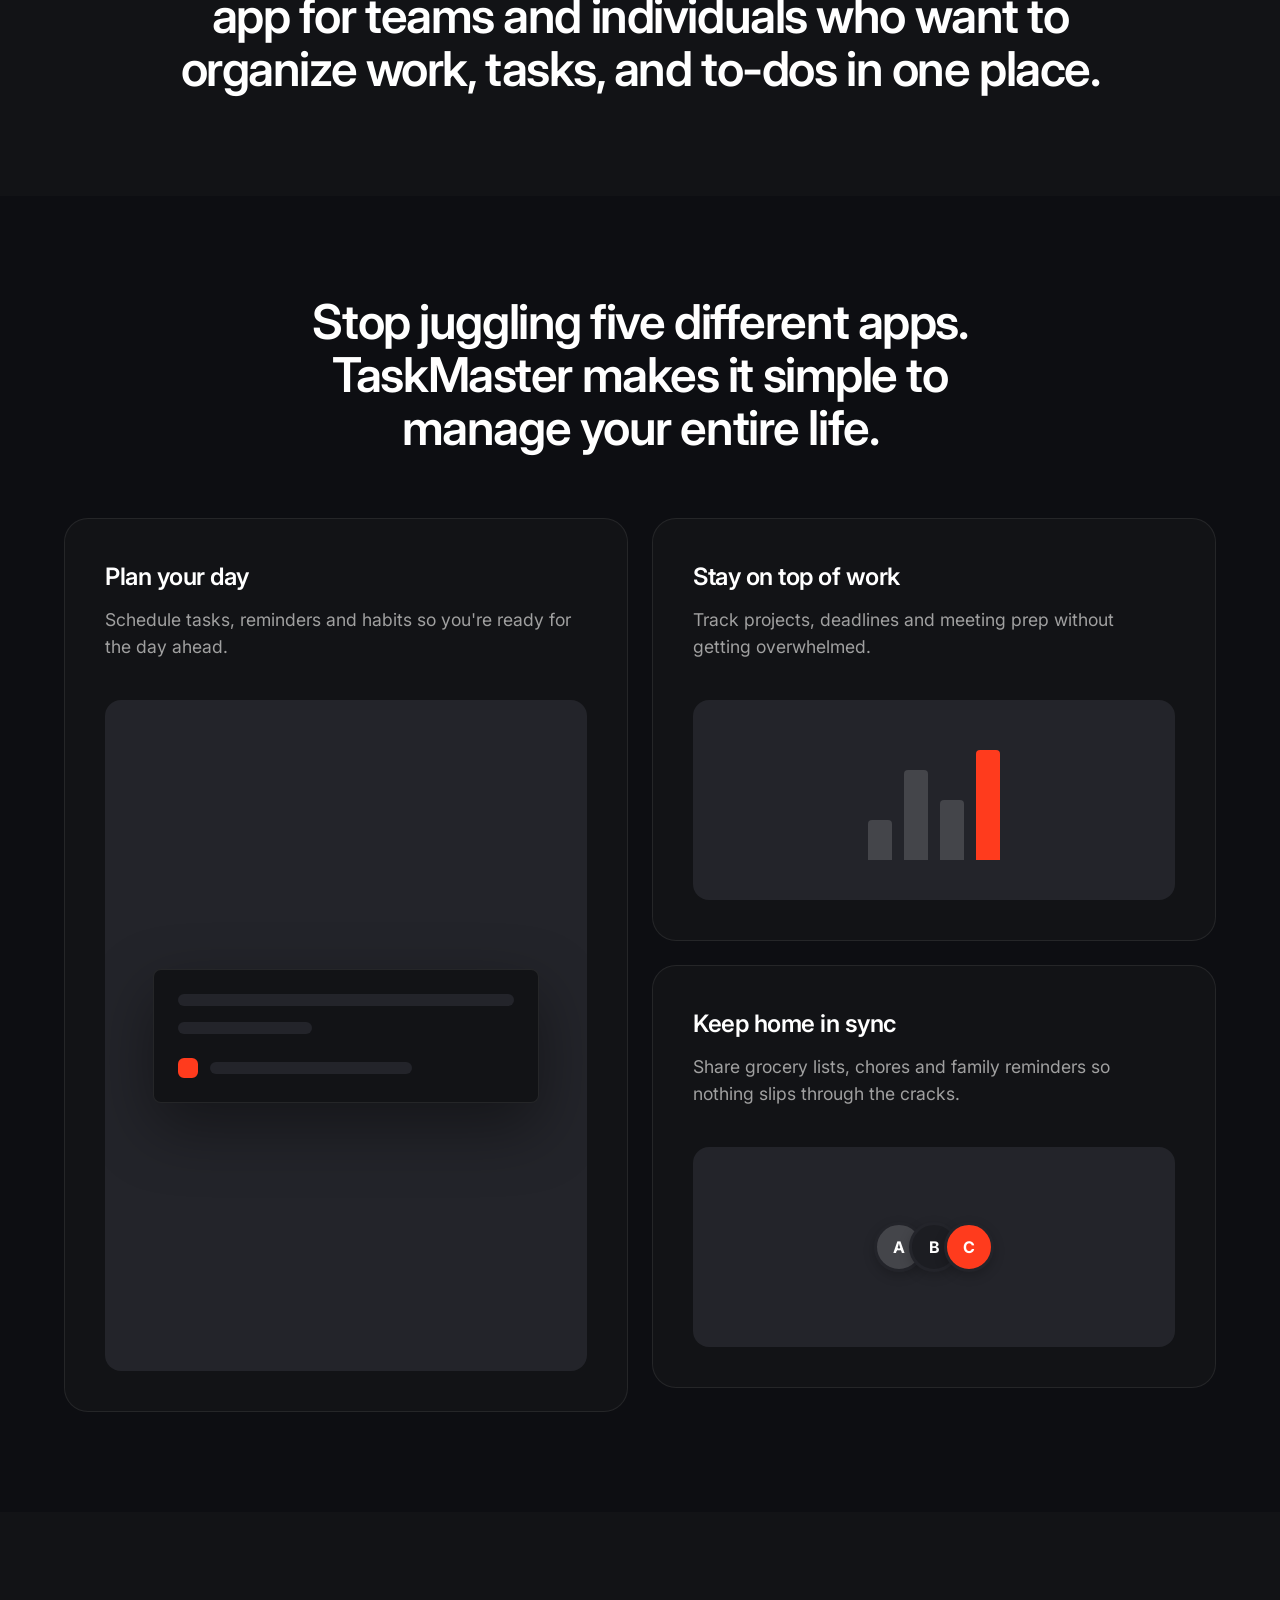
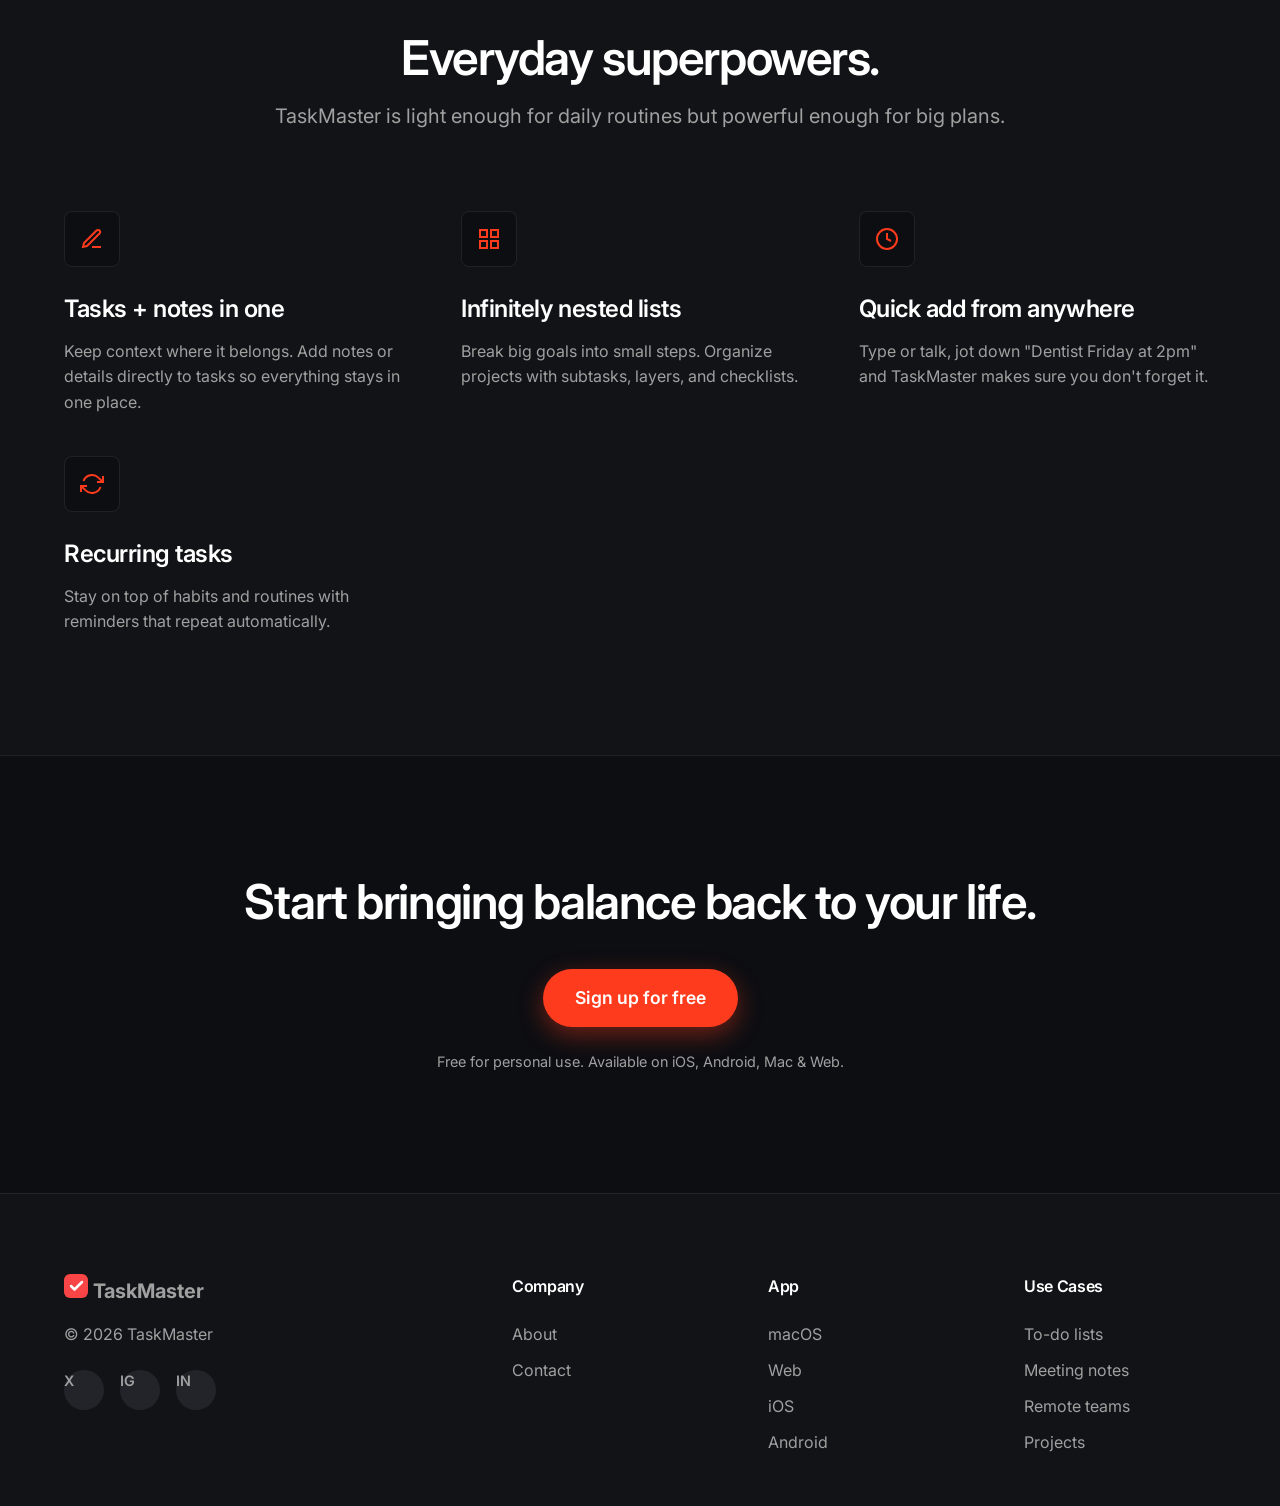
==== commit 07fd7849: "dot cursor" ====
--- a/index.html
+++ b/index.html
@@ -12,6 +12,8 @@
 </head>
 
 <body>
+    <div class="cursor-dot"></div>
+    <div class="cursor-outline"></div>
     <div class="noise-overlay"></div>
     <nav class="navbar">
         <div class="nav-container">
--- a/home-style.css
+++ b/home-style.css
@@ -47,6 +47,7 @@
     padding: 0;
     box-sizing: border-box;
     -webkit-font-smoothing: antialiased;
+    cursor: none !important;
 }
 
 body {
@@ -99,6 +100,45 @@
     max-width: 1200px;
     margin: 0 auto;
     padding: 0 24px;
+}
+
+/* Custom Stylish Cursor */
+.cursor-dot,
+.cursor-outline {
+    position: fixed;
+    top: 0;
+    left: 0;
+    transform: translate(-50%, -50%);
+    border-radius: 50%;
+    z-index: 10000;
+    pointer-events: none;
+}
+
+.cursor-dot {
+    width: 8px;
+    height: 8px;
+    background-color: var(--accent);
+}
+
+.cursor-outline {
+    width: 40px;
+    height: 40px;
+    border: 1px solid rgba(255, 59, 29, 0.5);
+    transition: width 0.2s ease-out, height 0.2s ease-out, background-color 0.2s ease-out;
+}
+
+.cursor-outline.hover {
+    width: 60px;
+    height: 60px;
+    background-color: rgba(255, 59, 29, 0.1);
+    border-color: rgba(255, 59, 29, 0.2);
+}
+
+body.is-dragging .cursor-outline {
+    width: 24px;
+    height: 24px;
+    background-color: rgba(255, 59, 29, 0.4);
+    border-color: var(--accent);
 }
 
 /* Typography */
